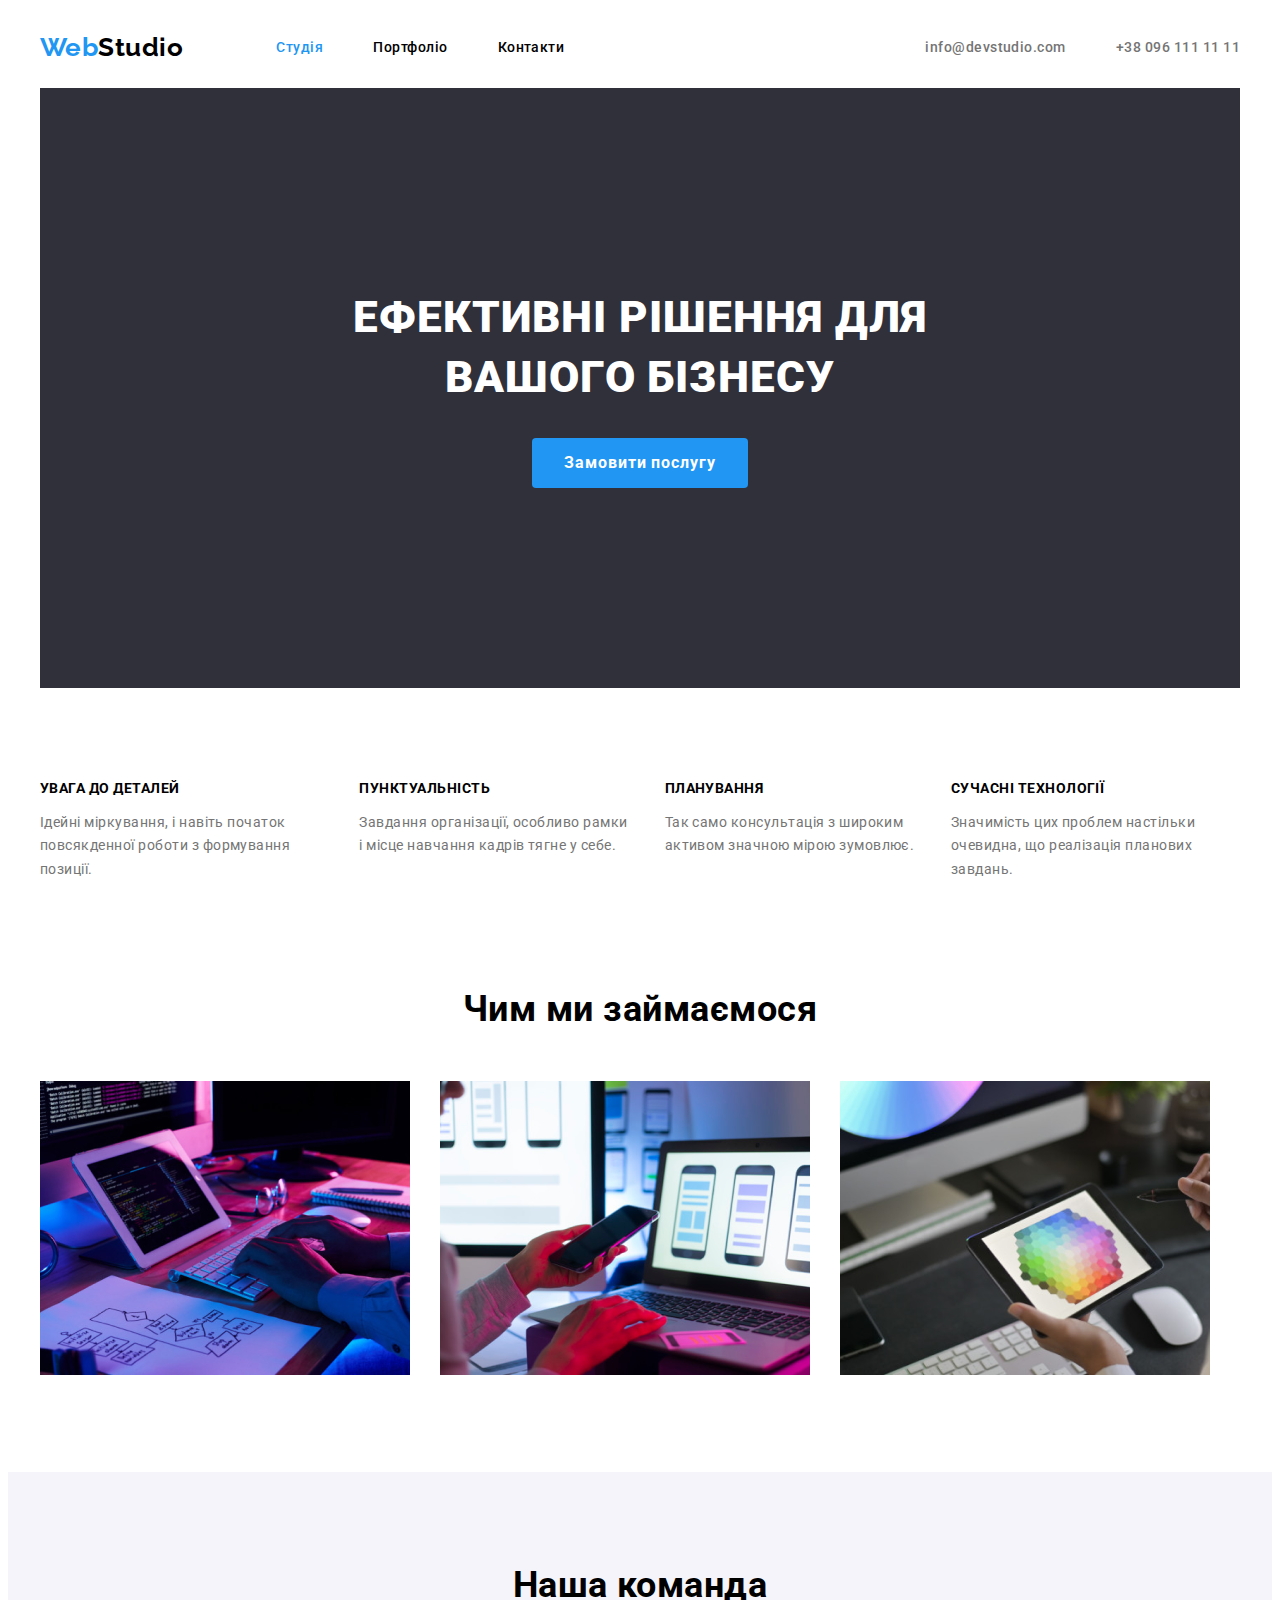
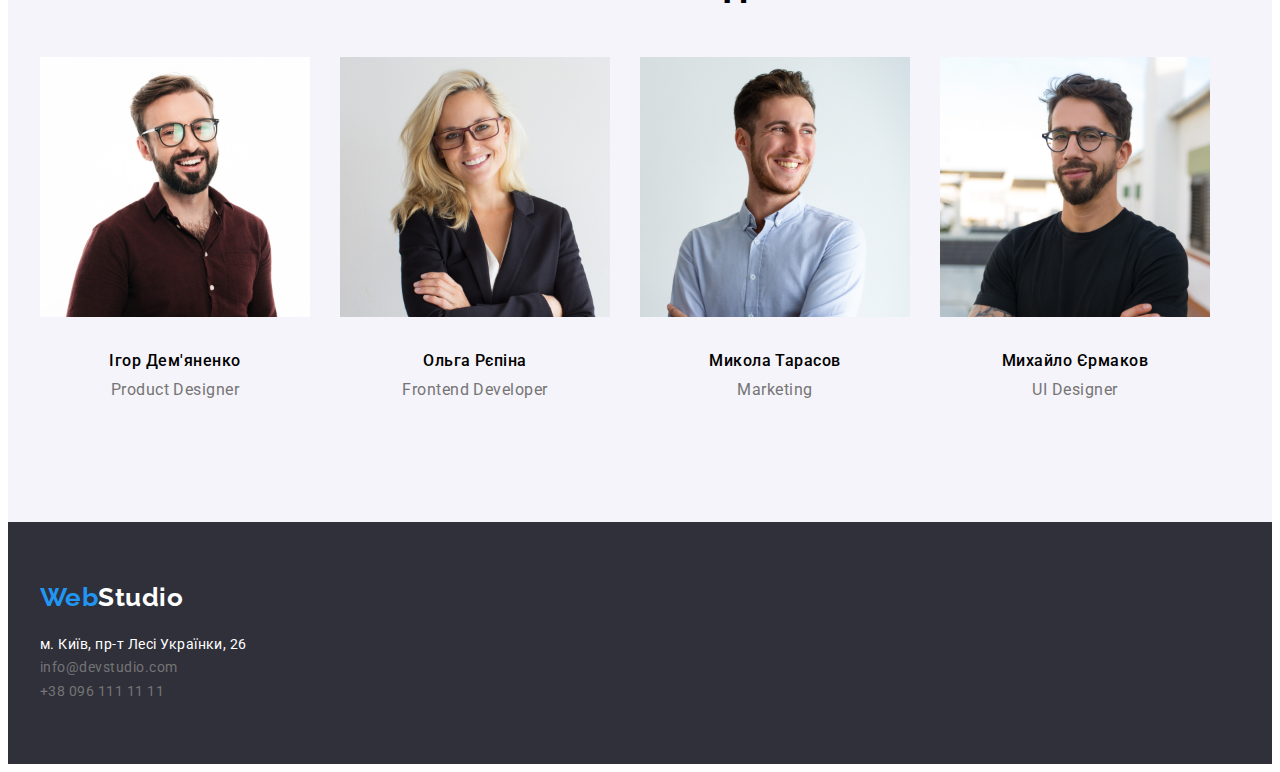
==== index.html @ 2d176fd6 "create repositiries and add fiels" ====
<!DOCTYPE html>
<html lang="uk">
<head>
  <meta charset="UTF-8">
  <meta http-equiv="X-UA-Compatible" content="IE=edge">
  <meta name="viewport" content="width=device-width, initial-scale=1.0">
  <title>Document</title>
  <link rel="stylesheet" href="https://cdnjs.cloudflare.com/ajax/libs/modern-normalize/1.1.0/modern-normalize.min.css" integrity="sha512-wpPYUAdjBVSE4KJnH1VR1HeZfpl1ub8YT/NKx4PuQ5NmX2tKuGu6U/JRp5y+Y8XG2tV+wKQpNHVUX03MfMFn9Q==" crossorigin="anonymous" referrerpolicy="no-referrer" />
  <link rel="preconnect" href="https://fonts.googleapis.com">
  <link rel="preconnect" href="https://fonts.gstatic.com" crossorigin>
  <link href="https://fonts.googleapis.com/css2?family=Raleway:wght@700&family=Roboto:wght@400;500;700;900&display=swap" rel="stylesheet">
  <link rel="stylesheet" href="./css/styles.css">
</head>
<body>
  <header>
    <div class="container nomargincontainer flexnavbarcontainer">
      <nav class="navbarcontainer">
        <a href="./index.html" class="logo"><span class="accentlogo">Web</span>Studio</a>
        <ul class="blocknav">
          <li class="item"><a class="navlink current" href="">Студія</a></li>
          <li class="item"><a class="navlink" href="./portfolio.html">Портфоліо</a></li>
          <li class="item"><a class="navlink" href="">Контакти</a></li>
        </ul>
      </nav>
      <ul class="contacts">
        <li class="item"><a href="mailto:info@devstudio.com">info@devstudio.com</a></li>
        <li class="item"><a href="tel:+380961111111">+38 096 111 11 11</a></li>
      </ul>
    </div>
  </header>
  <main>
    <section class="section hero">
      <div class="container">
        <div class="mainsection">
          <h1 class="maintitle">Ефективні рішення для <br/>вашого бізнесу</h1>
          <button type="button" class="button">Замовити послугу</button>
        </div>
      </div>
    </section>
    <section class="section priority">
      <div class="container">
        <h2>Приріотети</h2>
        <ul>
          <li class="list">
            <h3>УВАГА ДО ДЕТАЛЕЙ</h3>
            <p>Ідейні міркування, і навіть початок повсякденної роботи з формування позиції.</p>
          </li>
          <li class="list">
            <h3>ПУНКТУАЛЬНІСТЬ</h3>
            <p>Завдання організації, особливо рамки і місце навчання кадрів тягне у себе.</p>
          </li>
          <li class="list">
            <h3>ПЛАНУВАННЯ</h3>
            <p>Так само консультація з широким активом значною мірою зумовлює.</p>
          </li>
          <li class="list">
            <h3>СУЧАСНІ ТЕХНОЛОГІЇ</h3>
            <p>Значимість цих проблем настільки очевидна, що реалізація планових завдань.</p>
          </li>
        </ul> 
      </div>
    </section>
    <section class="section section-employment">
      <div class="container">
        <h2 >Чим ми займаємося</h2>
        <ul class="sectionemploymentul">
          <li class="item"><img src="./img/employment/box1.png" alt="Програмування за столом" width="370"></li>
          <li class="item"><img src="./img/employment/box2.png" alt="Розробка мобільного дизайну" width="370"></li>
          <li class="item"><img src="./img/employment/box3.png" alt="Вибір кольору на планшеті" width="370"></li>
        </ul>
      </div>
    </section>
    <section class="section section-team">
      <div class="container teambacground">
        <h2>Наша команда</h2>
        <ul class="teamul">
          <li class="item">
            <img src="./img/stuff/img.jpg" alt="Співробітник компанії" width="270">
            <h3 class="namestuff">Ігор Дем'яненко</h3>
            <p class="employment">Product Designer</p>
          </li>
          <li class="item">
            <img src="./img/stuff/img1.jpg" alt="Співробітник компанії" width="270">
            <h3 class="namestuff">Ольга Рєпіна</h3>
            <p class="employment">Frontend Developer</p>
          </li>
          <li class="item">
            <img src="./img/stuff/img2.jpg" alt="Співробітник компанії" width="270">
            <h3 class="namestuff">Микола Тарасов</h3>
            <p class="employment">Marketing</p>
          </li>
          <li class="item">
            <img src="./img/stuff/img3.jpg" alt="Співробітник компанії" width="270">
            <h3 class="namestuff">Михайло Єрмаков</h3>
            <p class="employment">UI Designer</p>
          </li>
        </ul> 
      </div>
    </section>
  </main>
  <footer class="footer">
    <div class="footercontainer">
      <a href="/" class="logofooter"><span class="accentlogo">Web</span>Studio</a>
      <address class="addressfooter">
        <ul>
          <li><a href="https://goo.gl/maps/CPtrU1FHBa2aNyZL9" target="_blank" rel="noopener noreferrer" class="address">м. Київ, пр-т Лесі Українки, 26</a></li>
          <li><a class="emailnumber" href="mailto:info@devstudio.com">info@devstudio.com</a></li>
          <li><a class="emailnumber" href="tel:+380961111111">+38 096 111 11 11</a></li>
        </ul>
      </address>
    </div>
  </footer>
</body>
</html>
---- css/styles.css ----
:root{
  --primary-text-color: #000000;
  --accent-color: #2196F3;
  --primary-white-color: #FFFFFF;
  --text-silver-color: #757575;
  --primary-bg-color: #2F303A;
  --bg-color-button: #F5F4FA;
}
body{
  font-family: Roboto, sans-serif;
  color: var(--text-silver-color);
  letter-spacing: 0.03em;
}
h1,h2,h3,h4,h5,h6{
  color: var(--primary-text-color);
  margin-top: 0;
  margin-bottom: 0;
}
ul{
  list-style: none;
  margin-top: 0;
  margin-bottom: 0;
  padding-left: 0px;
}
a {
  color: var(--text-silver-color);
  text-decoration: none;
}
.container{
  margin: 0 auto;
  max-width: 1200px;
  padding-left: 15px;
  padding-right: 15px;
}
.section{
  padding: 93px 0px;
}

/* Header */

.logo{
  color: var(--primary-text-color);
  font-family: 'Raleway';
  font-weight: 700;
  font-size: 26px;
  line-height: 1.2;
}
.accentlogo{
  color: var(--accent-color);
}
.blocknav{
  display: flex;
  align-items: center;
  margin-left: 93px;
}
.flexnavbarcontainer{
  display: flex;
  padding-bottom: 0px;
}
.navbarcontainer{
  display: flex;
  align-items: center;
}


.blocknav .item + .item{
  margin-left: 50px;
}

.navlink{
  display: block;
  padding-top: 32px;
  padding-bottom: 32px;

  color: var(--primary-text-color);
  font-weight: 500;
  font-size: 14px;
  line-height: 1.14;
}
.navlink:hover,
.navlink:focus {
  color: var(--accent-color)
}
.contacts{
  display: flex;
  margin-left: auto;

  font-weight: 500;
  font-size: 14px;
  line-height: 1.14;
}
.contacts .item +.item{
  margin-left: 50px;
}
.contacts a{
  display: block;
  padding-top: 32px;
  padding-bottom: 32px;
}
.contacts a:hover,
.contacts a:focus {
  color: var(--accent-color)
}
.current{
  color: var(--accent-color);
}
/* Firts section title */
.hero{
  padding: 0px 0px;
}
.mainsection{
  background-color: var(--primary-bg-color);
  text-align: center;
  letter-spacing: 0.06em;
  text-transform: uppercase;
  padding-top: 200px;
  padding-bottom: 200px;
}
.mainsection button{
  font-weight: 700;
  font-size: 16px;
  line-height: 1.88;
  align-items: center;
  text-align: center;
  letter-spacing: 0.06em;
}
.maintitle{
  font-weight: 900;
  font-size: 44px;
  line-height: 1.36;
  color: var(--primary-white-color);
  margin-bottom: 30px;
}
.button{
  color: var(--primary-white-color);
  background-color: var(--accent-color);
  font-family: inherit;
  cursor: pointer;
  padding: 10px 32px;
  min-width: 216px;
  border-radius: 4px;
  text-align: center;
  border: 0px solid black;
}
/* section priority */

.priority ul{
  display: flex;
}
.container .list{
  margin-right: 30px;

}

.priority h2{
  display: none;
}
.priority h3{
  font-weight: 700;
  font-size: 14px;
  line-height: 1.14;
  text-transform: uppercase;
  margin-bottom: 10px;
}
.priority p{
  font-size: 14px;
  line-height: 1.7;
}
.container .list:last-child{
  margin-right: 0px;
}

/* what do we do */
.section-employment{
  padding-top: 0px;
}
.section-employment h2{
  font-weight: 700;
  font-size: 36px;
  line-height: 1.16;
  text-align: center;
  margin-bottom: 50px;
}
.sectionemploymentul{
  display: flex;
}
.sectionemploymentul .item{
  margin-right: 30px;
}
.sectionemploymentul .item:last-child{
  margin-right: 0px;
}

/* section Team */
.teamul{
  display: flex;
}
.teamul .item{
  margin-right: 30px;
}
.teamul .item:last-child{
  margin-right: 0px;
}
.section-team{
  background-color: var(--bg-color-button);
}
.section-team h2{
  font-weight: 700;
  font-size: 36px;
  line-height: 1.16;
  text-align: center;
  margin-bottom: 50px;
}
.namestuff{
  margin-top: 30px;
  text-align: center;

  color: var(--primary-text-color);
  font-weight: 500;
  font-size: 16px;
  line-height: 1.19;
}
.employment{
  margin-top: 10px;
  margin-bottom: 30px;
  text-align: center;

  font-size: 16px;
  line-height: 1.19;
}

/* footer */
.footer{
  padding-top: 60px;
  padding-bottom: 60px;
  background: var(--primary-bg-color);
}
.footercontainer{
  margin: 0 auto;
  max-width: 1200px;
  padding-left: 15px;
  padding-right: 15px;
}
.logofooter{
  color: var(--primary-white-color);
  font-family: 'Raleway';
  font-weight: 700;
  font-size: 26px;
  line-height: 1.19;
}

.address,
.emailnumber{
  font-style: normal;
  font-weight: 400;
  font-size: 14px;
  line-height: 1.71;
}
.addressfooter{
  margin-top: 20px;
  
}
.address{
  color: var(--primary-white-color);
}

.address:hover,
.address:focus,
.emailnumber:hover,
.emailnumber:focus{
  color: var(--accent-color);
}

/* Page Portfolio */
.maintitleportfolio{
  display: none;
}

.filterbutton{
  display: flex;
  justify-content: center;
  margin-bottom: 50px;
}
.filterbutton li{
  margin-left: 8px;
}
.filterbutton li:first-child{
  margin-left: 0px;
}

.filterbutton button{
  font-family: inherit;
  color: var(--primary-text-color);
  background: var(--bg-color-button);
  min-width: 112px;
  min-height: 38px;
  cursor: pointer;
  font-weight: 500;
  font-size: 16px;
  line-height: 1.63;
  text-align: center;
  border-radius: 4px;
  border: #FFFFFF;
  }
.filterbutton button:hover,
.filterbutton button:focus{
  color: var(--primary-white-color);
  background: var(--accent-color);
}
/* exampales */
.headerborderbottom{
  border-bottom: 1px solid #ECECEC;;
}

.ulexampales{
  display: flex;
  flex-wrap: wrap;
}
.ulexampales .item{
  margin-right: 30px;
  margin-bottom: 30px; 
}
.ulexampales .item:nth-child(3n){
  margin-right: 0px;
}
.ulexampales .item:nth-last-child(-n + 3){
  margin-bottom: 0px;
}
.item a img{
  margin-bottom: 0px;
}

.ulexampales h2,
.ulexampales p{
  font-size: 14px;
  line-height: 1.71;
}

.blockcard{
  margin-top: -4px;
  padding: 20px 24px;
  border-right: 1px solid #EEEEEE;
  border-left: 1px solid #EEEEEE;
  border-bottom: 1px solid #EEEEEE;

}
.blockcard h3{
  padding-bottom: 8px;
}
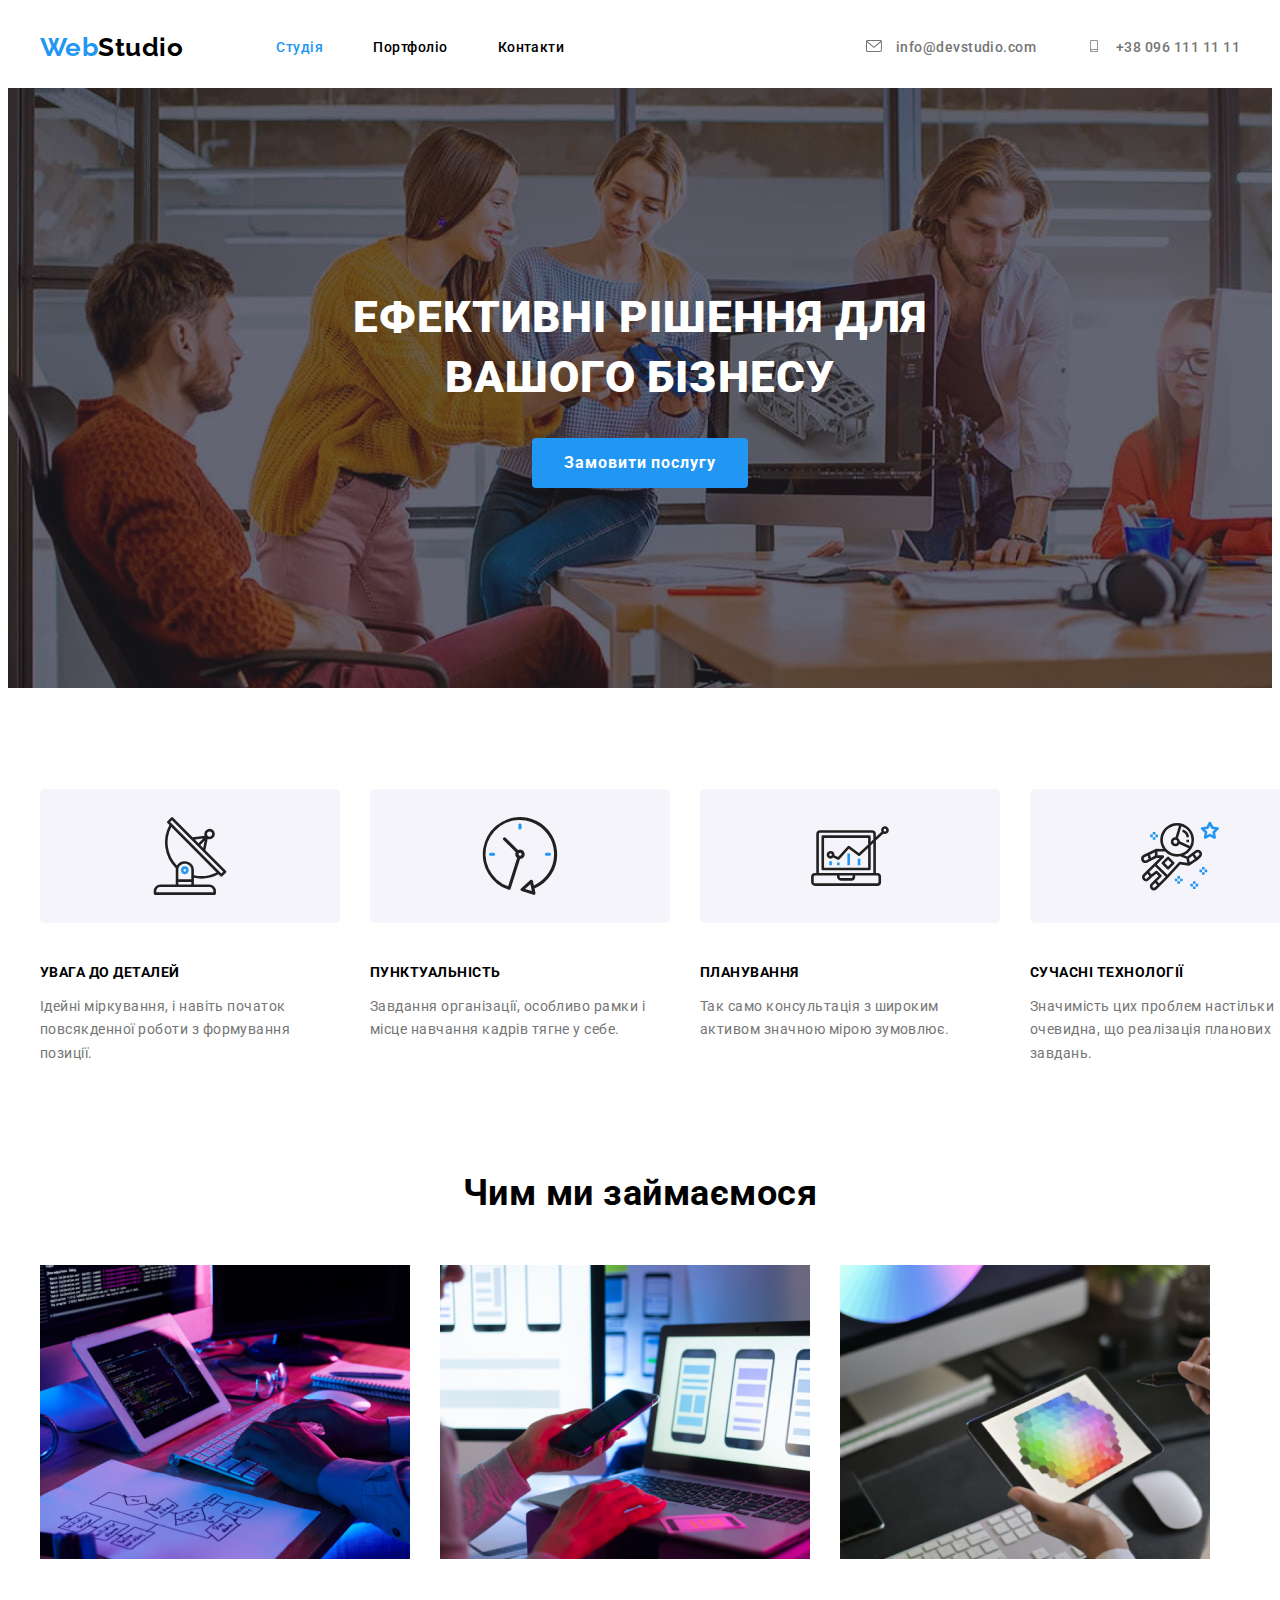
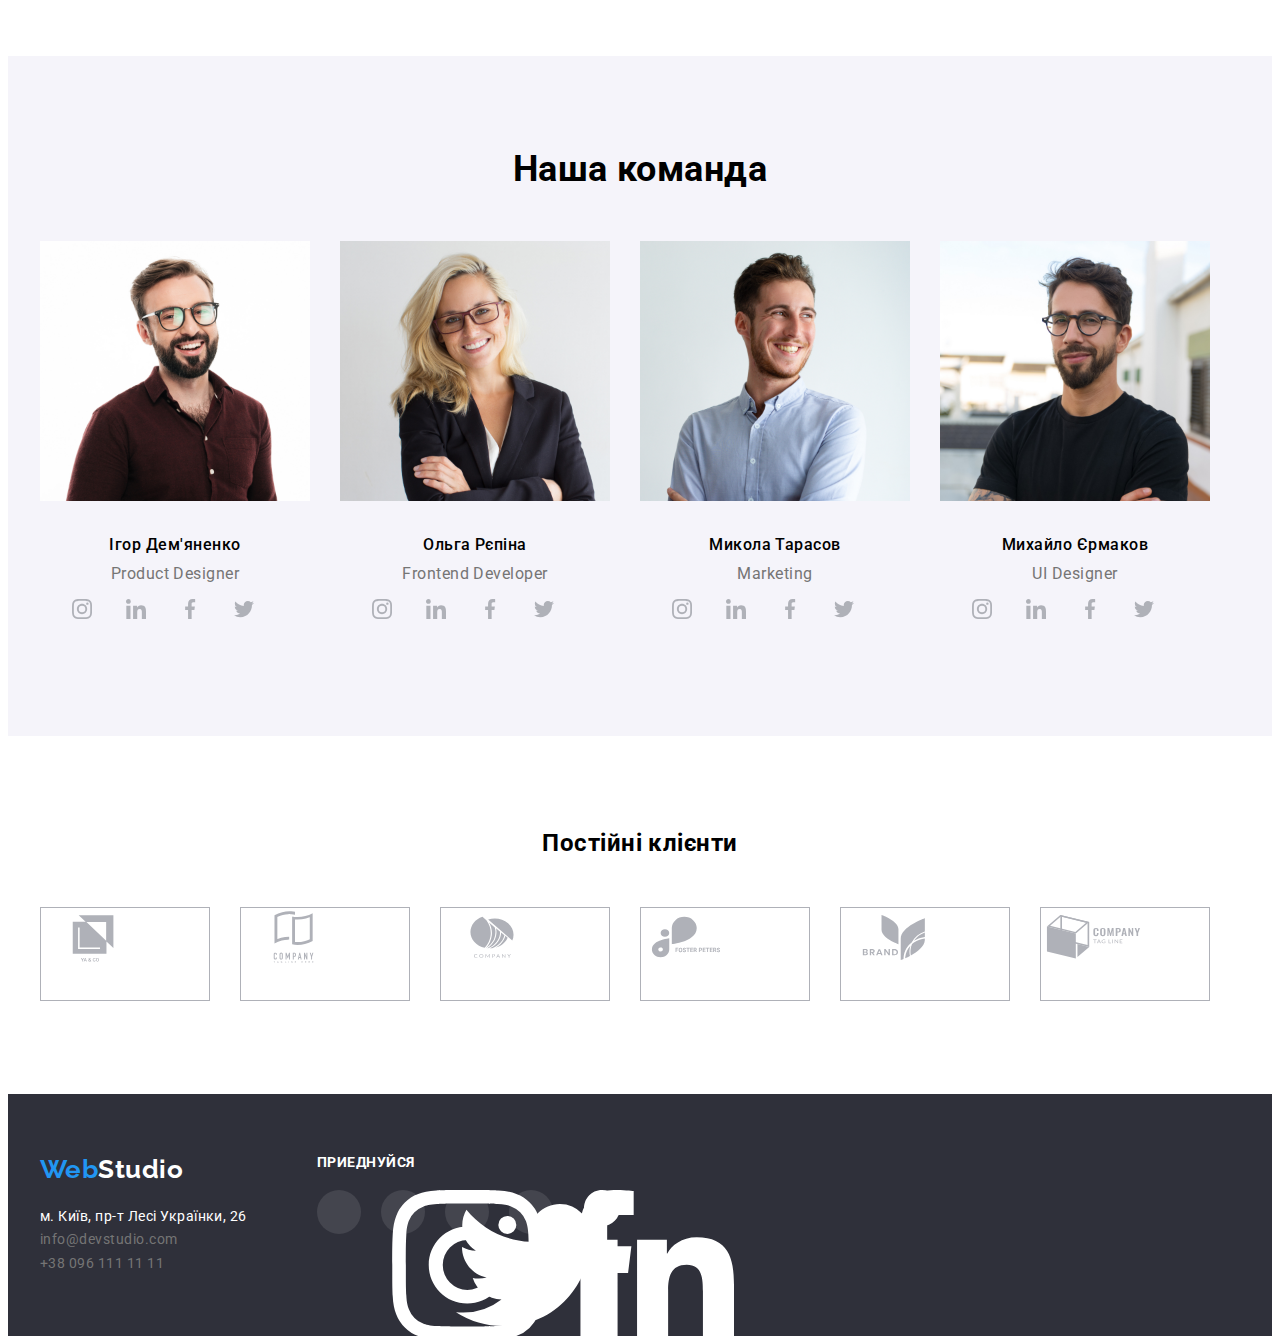
==== commit f1851f50: "optimizate and add svg" ====
--- a/index.html
+++ b/index.html
@@ -23,8 +23,23 @@
         </ul>
       </nav>
       <ul class="contacts">
-        <li class="item"><a href="mailto:info@devstudio.com">info@devstudio.com</a></li>
-        <li class="item"><a href="tel:+380961111111">+38 096 111 11 11</a></li>
+        <li class="item">
+          
+          <a href="mailto:info@devstudio.com">
+            <svg class="contacts-icon">
+              <use href="./img/symbol-defs-optimizate.svg#icon-envelope"></use>
+            </svg>
+            info@devstudio.com
+          </a>
+        </li>
+        <li class="item">
+          <a href="tel:+380961111111">
+            <svg class="contacts-icon">
+              <use href="./img/symbol-defs-optimizate.svg#icon-smartphone"></use>
+            </svg>
+            +38 096 111 11 11
+          </a>
+        </li>
       </ul>
     </div>
   </header>
@@ -42,18 +57,30 @@
         <h2>Приріотети</h2>
         <ul>
           <li class="list">
+            <svg class="priority-icon">
+              <use href="./img/benefits/benefits-opt.svg#icon-Group-1"></use>
+            </svg>
             <h3>УВАГА ДО ДЕТАЛЕЙ</h3>
             <p>Ідейні міркування, і навіть початок повсякденної роботи з формування позиції.</p>
           </li>
           <li class="list">
+            <svg class="priority-icon">
+              <use href="./img/benefits/benefits-opt.svg#icon-Group-2"></use>
+            </svg>
             <h3>ПУНКТУАЛЬНІСТЬ</h3>
             <p>Завдання організації, особливо рамки і місце навчання кадрів тягне у себе.</p>
           </li>
           <li class="list">
+            <svg class="priority-icon">
+              <use href="./img/benefits/benefits-opt.svg#icon-Group-3"></use>
+            </svg>
             <h3>ПЛАНУВАННЯ</h3>
             <p>Так само консультація з широким активом значною мірою зумовлює.</p>
           </li>
           <li class="list">
+            <svg class="priority-icon">
+              <use href="./img/benefits/benefits-opt.svg#icon-Group-4"></use>
+            </svg>
             <h3>СУЧАСНІ ТЕХНОЛОГІЇ</h3>
             <p>Значимість цих проблем настільки очевидна, що реалізація планових завдань.</p>
           </li>
@@ -78,21 +105,146 @@
             <img src="./img/stuff/img.jpg" alt="Співробітник компанії" width="270">
             <h3 class="namestuff">Ігор Дем'яненко</h3>
             <p class="employment">Product Designer</p>
+            <ul class="ul-link-team">
+              <li class="link-team-icon">
+                <svg class="team-icon">
+                  <use href="./img//link-team-icons-opt.svg#icon-instagram"></use>
+                </svg>
+              </li>
+              <li class="link-team-icon">
+                <svg class="team-icon">
+                  <use href="./img//link-team-icons-opt.svg#icon-linkedin"></use>
+                </svg>
+              </li>
+              <li class="link-team-icon">
+                <svg class="team-icon">
+                  <use href="./img//link-team-icons-opt.svg#icon-facebook"></use>
+                </svg>
+              </li>
+              <li class="link-team-icon">
+                <svg class="team-icon">
+                  <use href="./img//link-team-icons-opt.svg#icon-twitter"></use>
+                </svg>
+              </li>
+            </ul>
           </li>
           <li class="item">
             <img src="./img/stuff/img1.jpg" alt="Співробітник компанії" width="270">
             <h3 class="namestuff">Ольга Рєпіна</h3>
             <p class="employment">Frontend Developer</p>
+            <ul class="ul-link-team">
+                <li class="link-team-icon">
+                  <svg class="team-icon">
+                    <use href="./img//link-team-icons-opt.svg#icon-instagram"></use>
+                  </svg>
+                </li>
+                <li class="link-team-icon">
+                  <svg class="team-icon">
+                    <use href="./img//link-team-icons-opt.svg#icon-linkedin"></use>
+                  </svg>
+                </li>
+                <li class="link-team-icon">
+                  <svg class="team-icon">
+                    <use href="./img//link-team-icons-opt.svg#icon-facebook"></use>
+                  </svg>
+                </li>
+                <li class="link-team-icon">
+                  <svg class="team-icon">
+                    <use href="./img//link-team-icons-opt.svg#icon-twitter"></use>
+                  </svg>
+                </li>
+              </ul>
           </li>
           <li class="item">
             <img src="./img/stuff/img2.jpg" alt="Співробітник компанії" width="270">
             <h3 class="namestuff">Микола Тарасов</h3>
             <p class="employment">Marketing</p>
+            <ul class="ul-link-team">
+              <li class="link-team-icon">
+                <svg class="team-icon">
+                  <use href="./img//link-team-icons-opt.svg#icon-instagram"></use>
+                </svg>
+              </li>
+              <li class="link-team-icon">
+                <svg class="team-icon">
+                  <use href="./img//link-team-icons-opt.svg#icon-linkedin"></use>
+                </svg>
+              </li>
+              <li class="link-team-icon">
+                <svg class="team-icon">
+                  <use href="./img//link-team-icons-opt.svg#icon-facebook"></use>
+                </svg>
+              </li>
+              <li class="link-team-icon">
+                <svg class="team-icon">
+                  <use href="./img//link-team-icons-opt.svg#icon-twitter"></use>
+                </svg>
+              </li>
+            </ul>
           </li>
           <li class="item">
             <img src="./img/stuff/img3.jpg" alt="Співробітник компанії" width="270">
             <h3 class="namestuff">Михайло Єрмаков</h3>
             <p class="employment">UI Designer</p>
+            <ul class="ul-link-team">
+              <li class="link-team-icon">
+                <svg class="team-icon">
+                  <use href="./img//link-team-icons-opt.svg#icon-instagram"></use>
+                </svg>
+              </li>
+              <li class="link-team-icon">
+                <svg class="team-icon">
+                  <use href="./img//link-team-icons-opt.svg#icon-linkedin"></use>
+                </svg>
+              </li>
+              <li class="link-team-icon">
+                <svg class="team-icon">
+                  <use href="./img//link-team-icons-opt.svg#icon-facebook"></use>
+                </svg>
+              </li>
+              <li class="link-team-icon">
+                <svg class="team-icon">
+                  <use href="./img//link-team-icons-opt.svg#icon-twitter"></use>
+                </svg>
+              </li>
+            </ul>
+          </li>
+        </ul> 
+      </div>
+    </section>
+    <section class="section">
+      <div class="container clients">
+       <h2>Постійні клієнти</h2>
+        <ul class="ulclients">
+          <li class="li-client-icon">
+            <svg class="client-icon">
+              <use href="./img/company-icons-opt.svg#icon-Logo-1"></use>
+            </svg>
+          </li>
+          <li class="li-client-icon">
+            <svg class="client-icon">
+              <use href="./img/company-icons-opt.svg#icon-Logo-2"></use>
+            </svg>
+          </li>
+          <li class="li-client-icon">
+            <svg class="client-icon">
+              <use href="./img/company-icons-opt.svg#icon-Logo-3"></use>
+            </svg>
+          </li>
+          <li class="li-client-icon">
+            <svg class="client-icon">
+              <use href="./img/company-icons-opt.svg#icon-Logo-4"></use>
+            </svg>
+          </li>
+          <li class="li-client-icon">
+            <svg class="client-icon">
+              <use href="./img/company-icons-opt.svg#icon-Logo-5"></use>
+            </svg>
+          </li>
+          <li class="li-client-icon">
+            <svg class="client-icon">
+              <use href="./img/company-icons-opt.svg#icon-Logo-6"></use>
+            </svg>
           </li>
         </ul> 
       </div>
@@ -100,14 +252,41 @@
   </main>
   <footer class="footer">
     <div class="footercontainer">
-      <a href="/" class="logofooter"><span class="accentlogo">Web</span>Studio</a>
-      <address class="addressfooter">
-        <ul>
-          <li><a href="https://goo.gl/maps/CPtrU1FHBa2aNyZL9" target="_blank" rel="noopener noreferrer" class="address">м. Київ, пр-т Лесі Українки, 26</a></li>
-          <li><a class="emailnumber" href="mailto:info@devstudio.com">info@devstudio.com</a></li>
-          <li><a class="emailnumber" href="tel:+380961111111">+38 096 111 11 11</a></li>
+      <div>
+        <a href="/" class="logofooter"><span class="accentlogo">Web</span>Studio</a>
+        <address class="addressfooter">
+          <ul>
+            <li><a href="https://goo.gl/maps/CPtrU1FHBa2aNyZL9" target="_blank" rel="noopener noreferrer" class="address">м. Київ, пр-т Лесі Українки, 26</a></li>
+            <li><a class="emailnumber" href="mailto:info@devstudio.com">info@devstudio.com</a></li>
+            <li><a class="emailnumber" href="tel:+380961111111">+38 096 111 11 11</a></li>
+          </ul>
+        </address>
+      </div>
+      <div class="link-footer">
+        <h2>Приеднуйся</h2>
+        <ul class="ul-link-footer">
+          <li class="li-footer-icon">
+            <svg class="footer-icon">
+              <use href="./img/linkfooter-opt.svg#icon-instagram"></use>
+            </svg>
+          </li>
+          <li class="li-footer-icon">
+            <svg class="footer-icon">
+              <use href="./img/linkfooter-opt.svg#icon-twitter"></use>
+            </svg>
+          </li>
+          <li class="li-footer-icon">
+            <svg class="footer-icon">
+              <use href="./img/linkfooter-opt.svg#icon-facebook"></use>
+            </svg>
+          </li>
+          <li class="li-footer-icon">
+            <svg class="footer-icon">
+              <use href="./img/linkfooter-opt.svg#icon-linkedin"></use>
+            </svg>
+          </li>
         </ul>
-      </address>
+      </div>
     </div>
   </footer>
 </body>
--- a/css/styles.css
+++ b/css/styles.css
@@ -89,6 +89,10 @@
   font-size: 14px;
   line-height: 1.14;
 }
+.contacts .item{
+  display: flex;
+  align-items: center;
+}
 .contacts .item +.item{
   margin-left: 50px;
 }
@@ -97,24 +101,39 @@
   padding-top: 32px;
   padding-bottom: 32px;
 }
+.contacts-icon{
+  width: 16px;
+  height: 12px;
+  margin-right: 10px;
+  fill: var(--text-silver-color);
+}
 .contacts a:hover,
-.contacts a:focus {
-  color: var(--accent-color)
+.contacts a:focus,
+.contacts-icon:hover {
+  color: var(--accent-color);
+  fill: var(--accent-color);
 }
 .current{
   color: var(--accent-color);
 }
 /* Firts section title */
 .hero{
+  max-width: 1600px;
+  margin: 0 auto;
   padding: 0px 0px;
+  background-image:linear-gradient(
+    to right,
+    rgba(47, 48, 58, 0.4),
+    rgba(47, 48, 58, 0.4)
+  ),url(/img/backgrounghero.jpg);
+  background-repeat: no-repeat;
 }
 .mainsection{
-  background-color: var(--primary-bg-color);
   text-align: center;
   letter-spacing: 0.06em;
   text-transform: uppercase;
   padding-top: 200px;
-  padding-bottom: 200px;
+  padding-bottom: 200px;  
 }
 .mainsection button{
   font-weight: 700;
@@ -166,6 +185,9 @@
   font-size: 14px;
   line-height: 1.7;
 }
+.priority-icon{
+  margin-bottom: 30px;
+}
 .container .list:last-child{
   margin-right: 0px;
 }
@@ -222,11 +244,61 @@
 }
 .employment{
   margin-top: 10px;
-  margin-bottom: 30px;
+  margin-bottom: 16px;
   text-align: center;
 
   font-size: 16px;
   line-height: 1.19;
+}
+.ul-link-team{
+  display: flex;
+  justify-content: center;
+}
+.link-team-icon{
+  width: 44px;
+  height: 44px;
+  margin-right: 10px;
+}
+/* fill="#afb1b8" style="fill:var(--color1, #afb1b8)" */
+.link-team-icon:last-child{
+  margin-right: 0px;
+}
+.team-icon{
+  width: 20px;
+  height: 20px;
+  fill: rgba(175, 177, 184, 1);
+}
+.link-team-icon:hover {
+  
+  border-radius: 50%;
+  background-color: var(--accent-color);
+}
+/* section clients */
+.clients h2{
+  text-align: center;
+  margin-bottom: 50px;
+}
+.ulclients{
+  display: flex;
+  justify-content: center;
+}
+.li-client-icon{
+  justify-content: center;
+  margin-right: 30px;
+  width: 170px;
+  height: 92px;
+  border: 1px solid #AFB1B8;
+}
+.client-icon{
+  fill: rgba(175, 177, 184, 1);
+  width: 106px;
+  height: 60px;
+  
+}
+
+.li-client-icon:hover{
+  border: 1px solid var(--accent-color);
+  border-radius: 4px;
 }
 
 /* footer */
@@ -236,6 +308,7 @@
   background: var(--primary-bg-color);
 }
 .footercontainer{
+  display: flex;
   margin: 0 auto;
   max-width: 1200px;
   padding-left: 15px;
@@ -262,6 +335,39 @@
 }
 .address{
   color: var(--primary-white-color);
+}
+.link-footer{
+  margin-left: 70px;
+}
+.link-footer h2{
+  margin-bottom: 20px;
+
+  font-weight: 700;
+  font-size: 14px;
+  line-height: 16px;
+  text-transform: uppercase;
+
+  color: var(--primary-white-color);
+}
+.ul-link-footer{
+  display: flex;
+}
+.li-footer-icon{
+  width: 44px;
+  height: 44px;
+  border-radius: 50%;
+  background: rgba(255, 255, 255, 0.1);
+  margin-right: 20px;
+}
+.li-footer-icon:hover{
+  background: var(--accent-color);
+}
+.li-footer-icon:last-child{
+  margin-right: 0px;
+}
+.footer-icon{
+
+  
 }
 
 .address:hover,
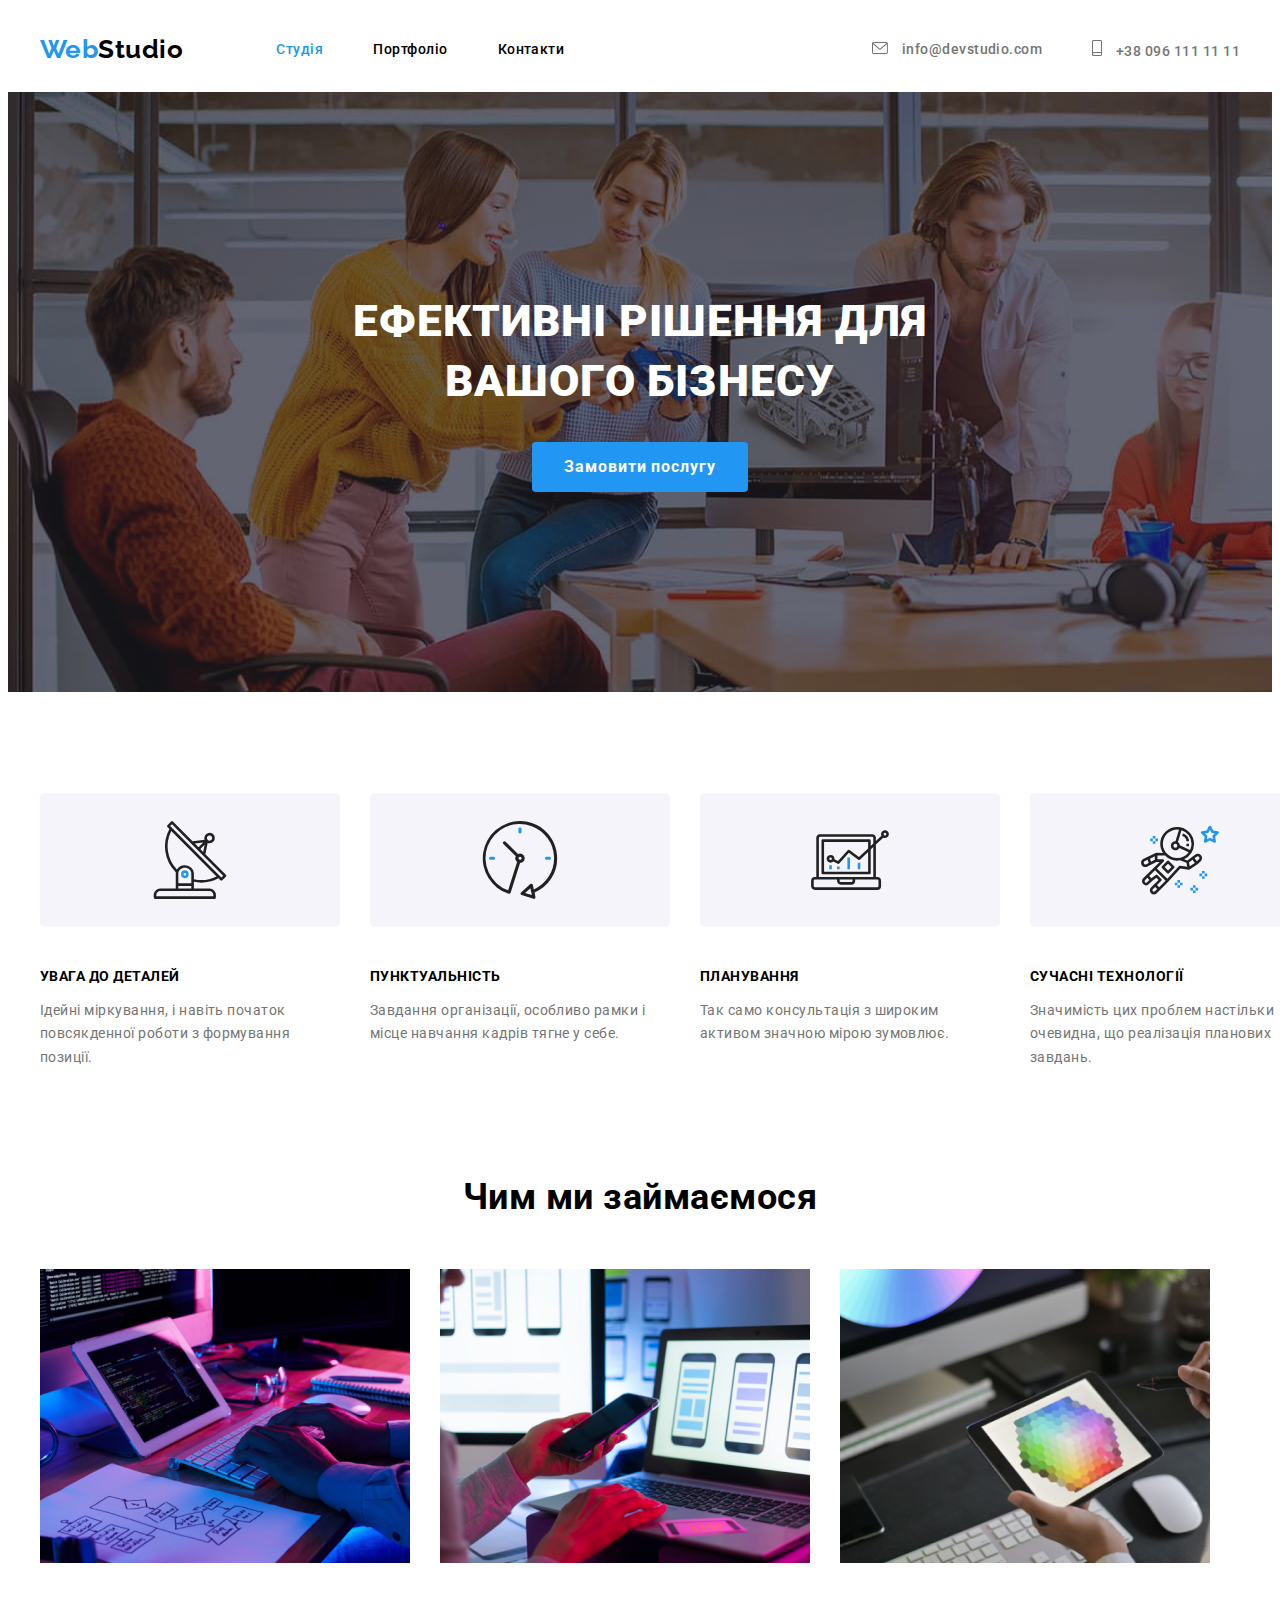
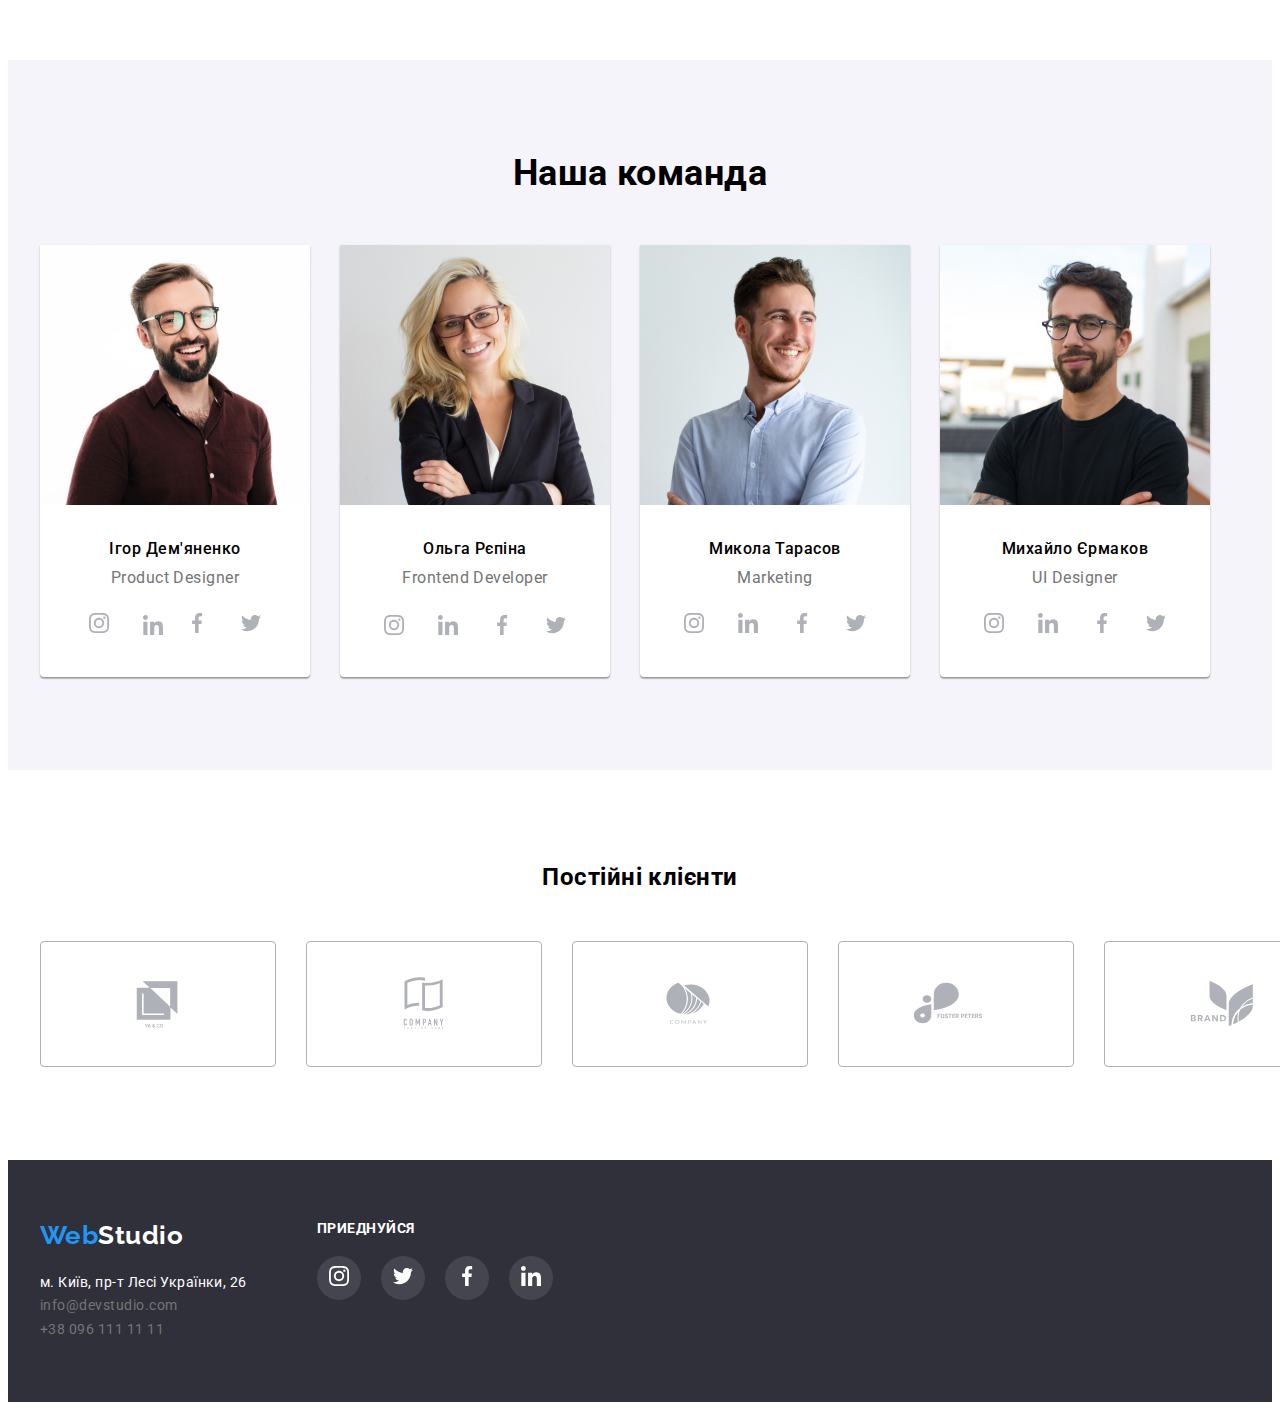
==== commit bcde34de: "correct mistake" ====
--- a/index.html
+++ b/index.html
@@ -24,17 +24,16 @@
       </nav>
       <ul class="contacts">
         <li class="item">
-          
-          <a href="mailto:info@devstudio.com">
-            <svg class="contacts-icon">
-              <use href="./img/symbol-defs-optimizate.svg#icon-envelope"></use>
-            </svg>
-            info@devstudio.com
-          </a>
+            <a href="mailto:info@devstudio.com" class="contacts-envelope">
+              <svg>
+                <use href="./img/symbol-defs-optimizate.svg#icon-envelope"></use>
+              </svg>
+              info@devstudio.com
+            </a>
         </li>
         <li class="item">
-          <a href="tel:+380961111111">
-            <svg class="contacts-icon">
+          <a href="tel:+380961111111" class="contacts-phone">
+            <svg>
               <use href="./img/symbol-defs-optimizate.svg#icon-smartphone"></use>
             </svg>
             +38 096 111 11 11
@@ -107,24 +106,32 @@
             <p class="employment">Product Designer</p>
             <ul class="ul-link-team">
               <li class="link-team-icon">
-                <svg class="team-icon">
-                  <use href="./img//link-team-icons-opt.svg#icon-instagram"></use>
-                </svg>
-              </li>
-              <li class="link-team-icon">
-                <svg class="team-icon">
-                  <use href="./img//link-team-icons-opt.svg#icon-linkedin"></use>
-                </svg>
-              </li>
-              <li class="link-team-icon">
-                <svg class="team-icon">
-                  <use href="./img//link-team-icons-opt.svg#icon-facebook"></use>
-                </svg>
-              </li>
-              <li class="link-team-icon">
-                <svg class="team-icon">
-                  <use href="./img//link-team-icons-opt.svg#icon-twitter"></use>
-                </svg>
+                <a href="">
+                  <svg class="team-icon">
+                    <use href="./img//link-team-icons-opt.svg#icon-instagram"></use>
+                  </svg>
+                </a>
+              </li>
+              <li>
+                <a href="" class="link-team-icon">
+                  <svg class="team-icon">
+                    <use href="./img//link-team-icons-opt.svg#icon-linkedin"></use>
+                  </svg>                  
+                </a>
+              </li>
+              <li class="link-team-icon">
+                <a href="">
+                  <svg class="team-icon">
+                    <use href="./img//link-team-icons-opt.svg#icon-facebook"></use>
+                  </svg>
+                </a>
+              </li>
+              <li class="link-team-icon">
+                <a href="">
+                  <svg class="team-icon">
+                    <use href="./img//link-team-icons-opt.svg#icon-twitter"></use>
+                  </svg>
+                </a>
               </li>
             </ul>
           </li>
@@ -161,24 +168,32 @@
             <p class="employment">Marketing</p>
             <ul class="ul-link-team">
               <li class="link-team-icon">
-                <svg class="team-icon">
-                  <use href="./img//link-team-icons-opt.svg#icon-instagram"></use>
-                </svg>
-              </li>
-              <li class="link-team-icon">
-                <svg class="team-icon">
-                  <use href="./img//link-team-icons-opt.svg#icon-linkedin"></use>
-                </svg>
-              </li>
-              <li class="link-team-icon">
-                <svg class="team-icon">
-                  <use href="./img//link-team-icons-opt.svg#icon-facebook"></use>
-                </svg>
-              </li>
-              <li class="link-team-icon">
-                <svg class="team-icon">
-                  <use href="./img//link-team-icons-opt.svg#icon-twitter"></use>
-                </svg>
+                <a href="">
+                  <svg class="team-icon">
+                    <use href="./img//link-team-icons-opt.svg#icon-instagram"></use>
+                  </svg>                  
+                </a>
+              </li>
+              <li class="link-team-icon">
+                <a href="">
+                  <svg class="team-icon">
+                    <use href="./img//link-team-icons-opt.svg#icon-linkedin"></use>
+                  </svg>                  
+                </a>
+              </li>
+              <li class="link-team-icon">
+                <a href="">
+                  <svg class="team-icon">
+                    <use href="./img//link-team-icons-opt.svg#icon-facebook"></use>
+                  </svg>                  
+                </a>
+              </li>
+              <li class="link-team-icon">
+                <a href="">
+                  <svg class="team-icon">
+                    <use href="./img//link-team-icons-opt.svg#icon-twitter"></use>
+                  </svg>                  
+                </a>
               </li>
             </ul>
           </li>
@@ -188,24 +203,32 @@
             <p class="employment">UI Designer</p>
             <ul class="ul-link-team">
               <li class="link-team-icon">
-                <svg class="team-icon">
-                  <use href="./img//link-team-icons-opt.svg#icon-instagram"></use>
-                </svg>
-              </li>
-              <li class="link-team-icon">
-                <svg class="team-icon">
-                  <use href="./img//link-team-icons-opt.svg#icon-linkedin"></use>
-                </svg>
-              </li>
-              <li class="link-team-icon">
-                <svg class="team-icon">
-                  <use href="./img//link-team-icons-opt.svg#icon-facebook"></use>
-                </svg>
-              </li>
-              <li class="link-team-icon">
-                <svg class="team-icon">
-                  <use href="./img//link-team-icons-opt.svg#icon-twitter"></use>
-                </svg>
+                <a href="">
+                  <svg class="team-icon">
+                    <use href="./img//link-team-icons-opt.svg#icon-instagram"></use>
+                  </svg>                  
+                </a>
+              </li>
+              <li class="link-team-icon">
+                <a href="">
+                  <svg class="team-icon">
+                    <use href="./img//link-team-icons-opt.svg#icon-linkedin"></use>
+                  </svg>                  
+                </a>
+              </li>
+              <li class="link-team-icon">
+                <a href="">
+                  <svg class="team-icon">
+                    <use href="./img//link-team-icons-opt.svg#icon-facebook"></use>
+                  </svg>                  
+                </a>
+              </li>
+              <li class="link-team-icon">
+                <a href="">
+                  <svg class="team-icon">
+                    <use href="./img//link-team-icons-opt.svg#icon-twitter"></use>
+                  </svg>                  
+                </a>
               </li>
             </ul>
           </li>
@@ -217,34 +240,46 @@
        <h2>Постійні клієнти</h2>
         <ul class="ulclients">
           <li class="li-client-icon">
-            <svg class="client-icon">
-              <use href="./img/company-icons-opt.svg#icon-Logo-1"></use>
-            </svg>
-          </li>
-          <li class="li-client-icon">
-            <svg class="client-icon">
-              <use href="./img/company-icons-opt.svg#icon-Logo-2"></use>
-            </svg>
-          </li>
-          <li class="li-client-icon">
-            <svg class="client-icon">
-              <use href="./img/company-icons-opt.svg#icon-Logo-3"></use>
-            </svg>
-          </li>
-          <li class="li-client-icon">
-            <svg class="client-icon">
-              <use href="./img/company-icons-opt.svg#icon-Logo-4"></use>
-            </svg>
-          </li>
-          <li class="li-client-icon">
-            <svg class="client-icon">
-              <use href="./img/company-icons-opt.svg#icon-Logo-5"></use>
-            </svg>
-          </li>
-          <li class="li-client-icon">
-            <svg class="client-icon">
-              <use href="./img/company-icons-opt.svg#icon-Logo-6"></use>
-            </svg>
+            <a href="" class="client-icon">
+              <svg >
+                <use href="./img/company-icons-opt.svg#icon-Logo-1"></use>
+              </svg>              
+            </a>
+          </li>
+          <li class="li-client-icon">
+            <a href="" class="client-icon">
+              <svg>
+                <use href="./img/company-icons-opt.svg#icon-Logo-2"></use>
+              </svg>              
+            </a>
+          </li>
+          <li class="li-client-icon">
+            <a href="" class="client-icon">
+              <svg>
+                <use href="./img/company-icons-opt.svg#icon-Logo-3"></use>
+              </svg>              
+            </a>
+          </li>
+          <li class="li-client-icon">
+            <a href="" class="client-icon">
+              <svg>
+                <use href="./img/company-icons-opt.svg#icon-Logo-4"></use>
+              </svg>              
+            </a>
+          </li>
+          <li class="li-client-icon">
+            <a href="" class="client-icon">
+              <svg>
+                <use href="./img/company-icons-opt.svg#icon-Logo-5"></use>
+              </svg>              
+            </a>
+          </li>
+          <li class="li-client-icon">
+            <a href="" class="client-icon">
+              <svg>
+                <use href="./img/company-icons-opt.svg#icon-Logo-6"></use>
+              </svg>              
+            </a>
           </li>
         </ul> 
       </div>
@@ -266,24 +301,32 @@
         <h2>Приеднуйся</h2>
         <ul class="ul-link-footer">
           <li class="li-footer-icon">
-            <svg class="footer-icon">
-              <use href="./img/linkfooter-opt.svg#icon-instagram"></use>
-            </svg>
+            <a href="">
+              <svg class="footer-icon">
+                <use href="./img/linkfooter-opt.svg#icon-instagram"></use>
+              </svg>              
+            </a>
           </li>
           <li class="li-footer-icon">
-            <svg class="footer-icon">
-              <use href="./img/linkfooter-opt.svg#icon-twitter"></use>
-            </svg>
+            <a href="">
+              <svg class="footer-icon">
+                <use href="./img/linkfooter-opt.svg#icon-twitter"></use>
+              </svg>              
+            </a>
           </li>
           <li class="li-footer-icon">
-            <svg class="footer-icon">
-              <use href="./img/linkfooter-opt.svg#icon-facebook"></use>
-            </svg>
+            <a href="">
+              <svg class="footer-icon">
+                <use href="./img/linkfooter-opt.svg#icon-facebook"></use>
+              </svg>              
+            </a>
           </li>
           <li class="li-footer-icon">
-            <svg class="footer-icon">
-              <use href="./img/linkfooter-opt.svg#icon-linkedin"></use>
-            </svg>
+            <a href="">
+              <svg class="footer-icon">
+                <use href="./img/linkfooter-opt.svg#icon-linkedin"></use>
+              </svg>              
+            </a>
           </li>
         </ul>
       </div>
--- a/css/styles.css
+++ b/css/styles.css
@@ -101,15 +101,26 @@
   padding-top: 32px;
   padding-bottom: 32px;
 }
-.contacts-icon{
+.contacts-envelope{
+  fill: var(--text-silver-color);
+}
+.contacts-envelope svg{
   width: 16px;
   height: 12px;
   margin-right: 10px;
+}
+.contacts-phone{
   fill: var(--text-silver-color);
+}
+.contacts-phone svg{
+  width: 10px;
+  height: 16px;
+  margin-right: 10px;
 }
 .contacts a:hover,
 .contacts a:focus,
-.contacts-icon:hover {
+.contacts-envelope:hover,
+.contacts-phone:hover {
   color: var(--accent-color);
   fill: var(--accent-color);
 }
@@ -219,6 +230,9 @@
 }
 .teamul .item{
   margin-right: 30px;
+  background: #FFFFFF;
+  box-shadow: 0px 1px 3px rgba(0, 0, 0, 0.12), 0px 1px 1px rgba(0, 0, 0, 0.14), 0px 2px 1px rgba(0, 0, 0, 0.2);
+  border-radius: 0px 0px 4px 4px;
 }
 .teamul .item:last-child{
   margin-right: 0px;
@@ -253,8 +267,12 @@
 .ul-link-team{
   display: flex;
   justify-content: center;
+  margin-bottom: 30px;
 }
 .link-team-icon{
+  display: flex;
+  align-items: center;
+  justify-content: center;
   width: 44px;
   height: 44px;
   margin-right: 10px;
@@ -278,27 +296,34 @@
   text-align: center;
   margin-bottom: 50px;
 }
-.ulclients{
-  display: flex;
+.ulclients {
+  display: flex;
+}
+.li-client-icon{
+  margin-right: 30px;
+  border: 1px solid #AFB1B8;
+  border-radius: 4px;
+}
+.li-client-icon a{
+  display: flex;
+  align-items: center;
   justify-content: center;
-}
-.li-client-icon{
-  justify-content: center;
-  margin-right: 30px;
+  padding: 16px 32px;
   width: 170px;
   height: 92px;
-  border: 1px solid #AFB1B8;
 }
 .client-icon{
   fill: rgba(175, 177, 184, 1);
+}
+.client-icon svg{
   width: 106px;
   height: 60px;
-  
-}
-
+}
 .li-client-icon:hover{
   border: 1px solid var(--accent-color);
-  border-radius: 4px;
+}
+.client-icon:hover{
+  fill: var(--accent-color);
 }
 
 /* footer */
@@ -353,6 +378,9 @@
   display: flex;
 }
 .li-footer-icon{
+  display: flex;
+  align-items: center;
+  justify-content: center;
   width: 44px;
   height: 44px;
   border-radius: 50%;
@@ -366,7 +394,8 @@
   margin-right: 0px;
 }
 .footer-icon{
-
+  width: 20px;
+  height: 20px;
   
 }
 
@@ -410,6 +439,8 @@
   }
 .filterbutton button:hover,
 .filterbutton button:focus{
+  box-shadow: 0px 3px 1px rgba(0, 0, 0, 0.1), 0px 1px 2px rgba(0, 0, 0, 0.08), 0px 2px 2px rgba(0, 0, 0, 0.12);
+  border-radius: 4px;
   color: var(--primary-white-color);
   background: var(--accent-color);
 }
@@ -425,6 +456,10 @@
 .ulexampales .item{
   margin-right: 30px;
   margin-bottom: 30px; 
+}
+.ulexampales .item:hover{
+  outline: 1px solid #EEEEEE;
+  box-shadow: 0px 1px 1px rgba(0, 0, 0, 0.12), 0px 4px 4px rgba(0, 0, 0, 0.06), 1px 4px 6px rgba(0, 0, 0, 0.16);
 }
 .ulexampales .item:nth-child(3n){
   margin-right: 0px;
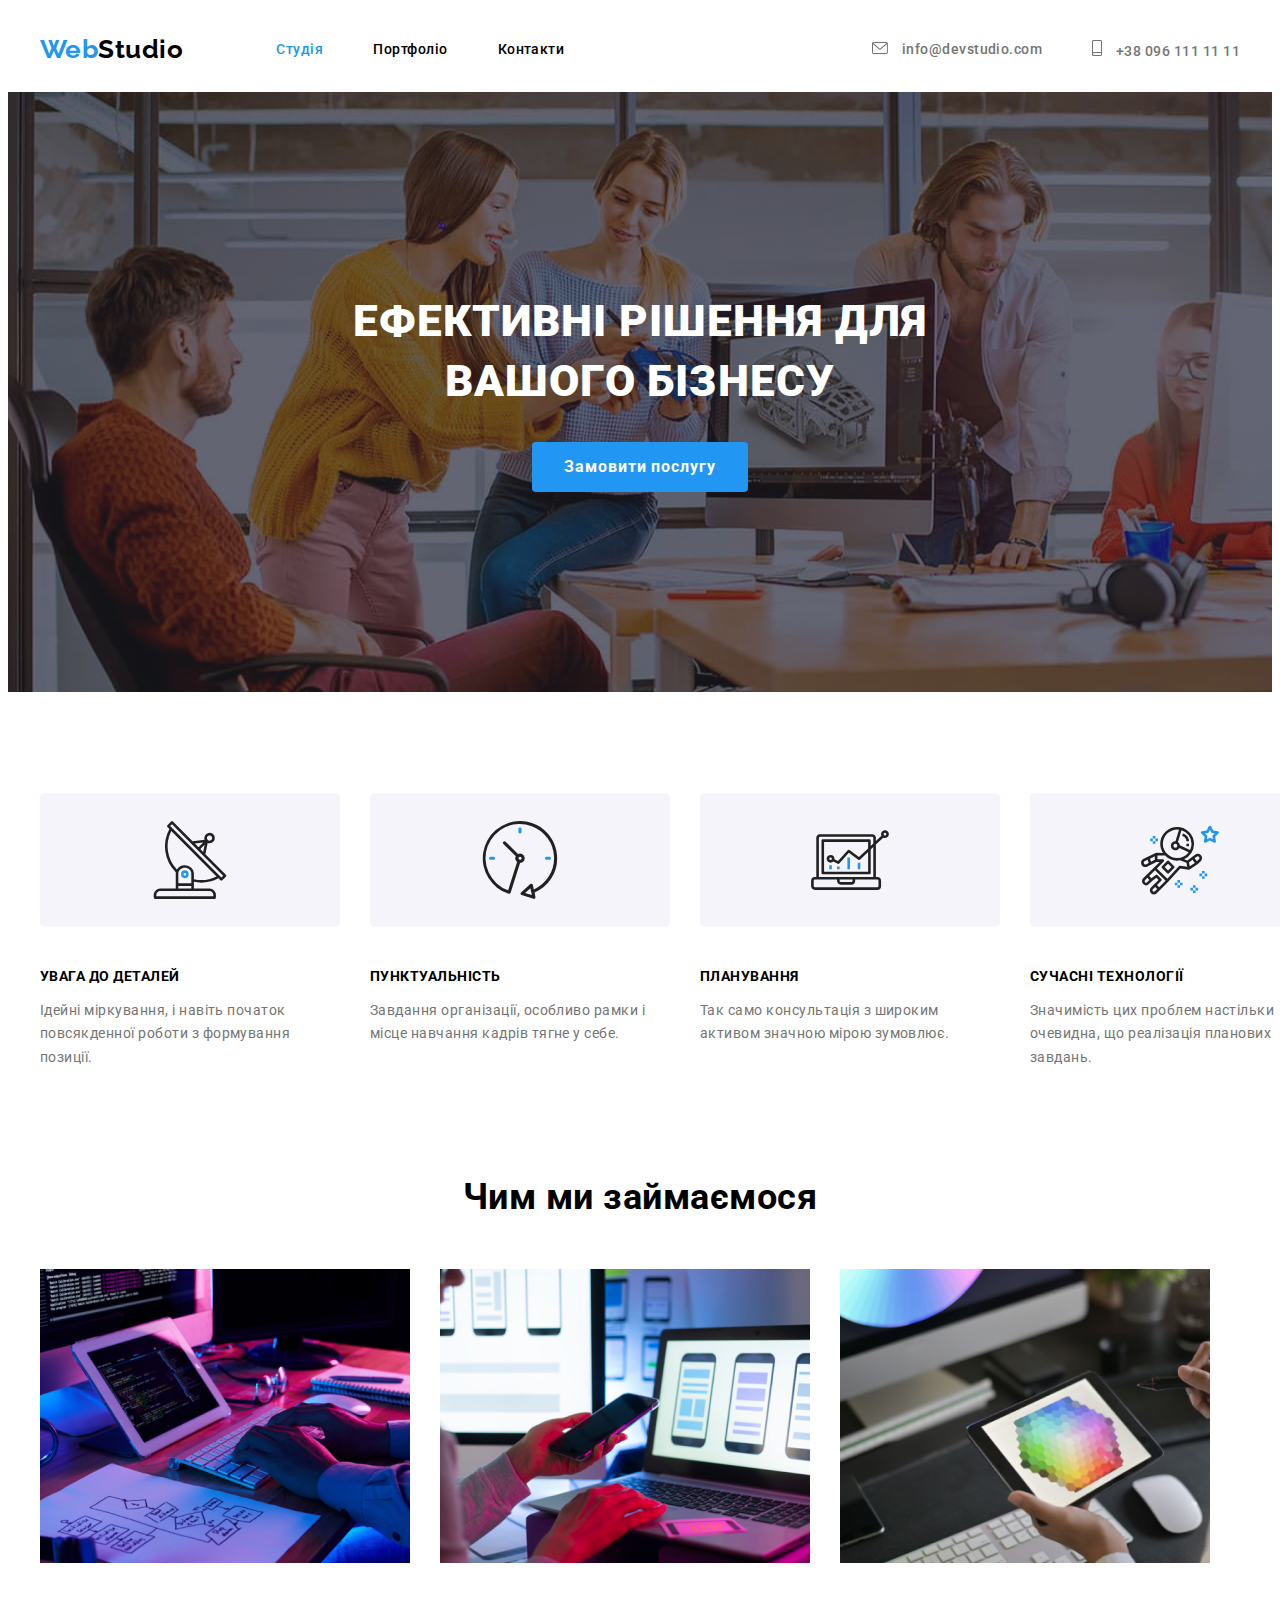
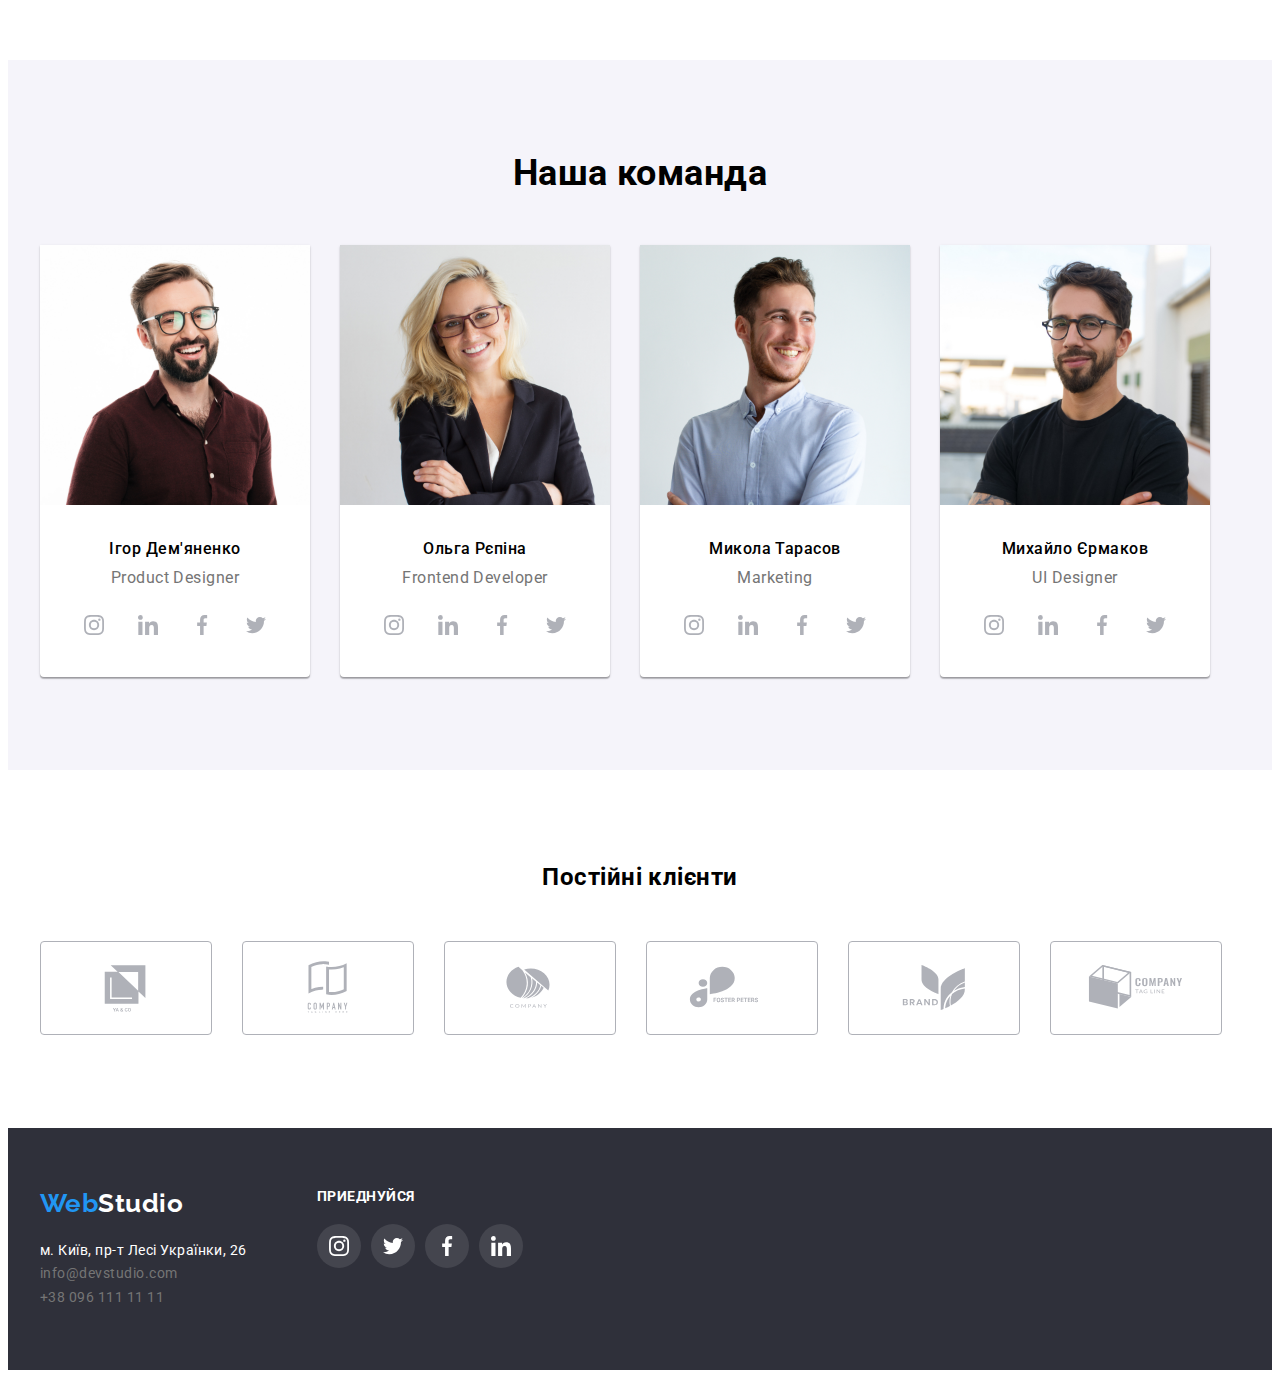
==== commit aad09d61: "correct mistake svg in a" ====
--- a/index.html
+++ b/index.html
@@ -106,29 +106,29 @@
             <p class="employment">Product Designer</p>
             <ul class="ul-link-team">
               <li class="link-team-icon">
-                <a href="">
-                  <svg class="team-icon">
+                <a href="" class="team-icon">
+                  <svg>
                     <use href="./img//link-team-icons-opt.svg#icon-instagram"></use>
                   </svg>
                 </a>
               </li>
-              <li>
-                <a href="" class="link-team-icon">
-                  <svg class="team-icon">
+              <li class="link-team-icon">
+                <a href="" class="team-icon">
+                  <svg>
                     <use href="./img//link-team-icons-opt.svg#icon-linkedin"></use>
                   </svg>                  
                 </a>
               </li>
               <li class="link-team-icon">
-                <a href="">
-                  <svg class="team-icon">
+                <a href="" class="team-icon">
+                  <svg>
                     <use href="./img//link-team-icons-opt.svg#icon-facebook"></use>
                   </svg>
                 </a>
               </li>
               <li class="link-team-icon">
-                <a href="">
-                  <svg class="team-icon">
+                <a href="" class="team-icon">
+                  <svg>
                     <use href="./img//link-team-icons-opt.svg#icon-twitter"></use>
                   </svg>
                 </a>
@@ -141,24 +141,32 @@
             <p class="employment">Frontend Developer</p>
             <ul class="ul-link-team">
                 <li class="link-team-icon">
-                  <svg class="team-icon">
-                    <use href="./img//link-team-icons-opt.svg#icon-instagram"></use>
-                  </svg>
+                  <a href="" class="team-icon">
+                    <svg>
+                      <use href="./img//link-team-icons-opt.svg#icon-instagram"></use>
+                    </svg>                    
+                  </a>
                 </li>
                 <li class="link-team-icon">
-                  <svg class="team-icon">
-                    <use href="./img//link-team-icons-opt.svg#icon-linkedin"></use>
-                  </svg>
+                  <a href="" class="team-icon">
+                    <svg>
+                      <use href="./img//link-team-icons-opt.svg#icon-linkedin"></use>
+                    </svg>                    
+                  </a>
                 </li>
                 <li class="link-team-icon">
-                  <svg class="team-icon">
-                    <use href="./img//link-team-icons-opt.svg#icon-facebook"></use>
-                  </svg>
+                  <a href="" class="team-icon">
+                    <svg>
+                      <use href="./img//link-team-icons-opt.svg#icon-facebook"></use>
+                    </svg>                    
+                  </a>
                 </li>
                 <li class="link-team-icon">
-                  <svg class="team-icon">
-                    <use href="./img//link-team-icons-opt.svg#icon-twitter"></use>
-                  </svg>
+                  <a href="" class="team-icon">
+                    <svg>
+                      <use href="./img//link-team-icons-opt.svg#icon-twitter"></use>
+                    </svg>                    
+                  </a>
                 </li>
               </ul>
           </li>
@@ -168,29 +176,29 @@
             <p class="employment">Marketing</p>
             <ul class="ul-link-team">
               <li class="link-team-icon">
-                <a href="">
-                  <svg class="team-icon">
+                <a href="" class="team-icon">
+                  <svg>
                     <use href="./img//link-team-icons-opt.svg#icon-instagram"></use>
                   </svg>                  
                 </a>
               </li>
               <li class="link-team-icon">
-                <a href="">
-                  <svg class="team-icon">
+                <a href="" class="team-icon">
+                  <svg>
                     <use href="./img//link-team-icons-opt.svg#icon-linkedin"></use>
                   </svg>                  
                 </a>
               </li>
               <li class="link-team-icon">
-                <a href="">
-                  <svg class="team-icon">
+                <a href="" class="team-icon">
+                  <svg>
                     <use href="./img//link-team-icons-opt.svg#icon-facebook"></use>
                   </svg>                  
                 </a>
               </li>
               <li class="link-team-icon">
-                <a href="">
-                  <svg class="team-icon">
+                <a href="" class="team-icon">
+                  <svg>
                     <use href="./img//link-team-icons-opt.svg#icon-twitter"></use>
                   </svg>                  
                 </a>
@@ -203,29 +211,29 @@
             <p class="employment">UI Designer</p>
             <ul class="ul-link-team">
               <li class="link-team-icon">
-                <a href="">
-                  <svg class="team-icon">
+                <a href="" class="team-icon">
+                  <svg>
                     <use href="./img//link-team-icons-opt.svg#icon-instagram"></use>
                   </svg>                  
                 </a>
               </li>
               <li class="link-team-icon">
-                <a href="">
-                  <svg class="team-icon">
+                <a href="" class="team-icon">
+                  <svg>
                     <use href="./img//link-team-icons-opt.svg#icon-linkedin"></use>
                   </svg>                  
                 </a>
               </li>
               <li class="link-team-icon">
-                <a href="">
-                  <svg class="team-icon">
+                <a href="" class="team-icon">
+                  <svg>
                     <use href="./img//link-team-icons-opt.svg#icon-facebook"></use>
                   </svg>                  
                 </a>
               </li>
               <li class="link-team-icon">
-                <a href="">
-                  <svg class="team-icon">
+                <a href="" class="team-icon">
+                  <svg>
                     <use href="./img//link-team-icons-opt.svg#icon-twitter"></use>
                   </svg>                  
                 </a>
@@ -300,29 +308,29 @@
       <div class="link-footer">
         <h2>Приеднуйся</h2>
         <ul class="ul-link-footer">
-          <li class="li-footer-icon">
-            <a href="">
+          <li >
+            <a href="" class="li-footer-icon">
               <svg class="footer-icon">
                 <use href="./img/linkfooter-opt.svg#icon-instagram"></use>
               </svg>              
             </a>
           </li>
-          <li class="li-footer-icon">
-            <a href="">
+          <li >
+            <a href="" class="li-footer-icon">
               <svg class="footer-icon">
                 <use href="./img/linkfooter-opt.svg#icon-twitter"></use>
               </svg>              
             </a>
           </li>
-          <li class="li-footer-icon">
-            <a href="">
+          <li>
+            <a href="" class="li-footer-icon">
               <svg class="footer-icon">
                 <use href="./img/linkfooter-opt.svg#icon-facebook"></use>
               </svg>              
             </a>
           </li>
-          <li class="li-footer-icon">
-            <a href="">
+          <li >
+            <a href="" class="li-footer-icon">
               <svg class="footer-icon">
                 <use href="./img/linkfooter-opt.svg#icon-linkedin"></use>
               </svg>              
--- a/css/styles.css
+++ b/css/styles.css
@@ -136,7 +136,7 @@
     to right,
     rgba(47, 48, 58, 0.4),
     rgba(47, 48, 58, 0.4)
-  ),url(/img/backgrounghero.jpg);
+  ),url(../img/backgrounghero.jpg);
   background-repeat: no-repeat;
 }
 .mainsection{
@@ -270,26 +270,31 @@
   margin-bottom: 30px;
 }
 .link-team-icon{
+  margin-right: 10px;
+}
+.link-team-icon a {
   display: flex;
   align-items: center;
   justify-content: center;
   width: 44px;
   height: 44px;
-  margin-right: 10px;
+  fill: rgba(175, 177, 184, 1);
 }
 /* fill="#afb1b8" style="fill:var(--color1, #afb1b8)" */
 .link-team-icon:last-child{
   margin-right: 0px;
 }
-.team-icon{
+.team-icon svg{
   width: 20px;
   height: 20px;
-  fill: rgba(175, 177, 184, 1);
-}
-.link-team-icon:hover {
   
+}
+.team-icon:hover{
   border-radius: 50%;
   background-color: var(--accent-color);
+}
+.team-icon:hover{
+  fill: var(--bg-color-button);
 }
 /* section clients */
 .clients h2{
@@ -308,7 +313,6 @@
   display: flex;
   align-items: center;
   justify-content: center;
-  padding: 16px 32px;
   width: 170px;
   height: 92px;
 }
@@ -377,6 +381,12 @@
 .ul-link-footer{
   display: flex;
 }
+.ul-link-footer li{
+  margin-right: 10px;
+}
+.ul-link-footer li:last-child{
+  margin-right: 0px;
+}
 .li-footer-icon{
   display: flex;
   align-items: center;
@@ -385,7 +395,6 @@
   height: 44px;
   border-radius: 50%;
   background: rgba(255, 255, 255, 0.1);
-  margin-right: 20px;
 }
 .li-footer-icon:hover{
   background: var(--accent-color);
@@ -458,7 +467,6 @@
   margin-bottom: 30px; 
 }
 .ulexampales .item:hover{
-  outline: 1px solid #EEEEEE;
   box-shadow: 0px 1px 1px rgba(0, 0, 0, 0.12), 0px 4px 4px rgba(0, 0, 0, 0.06), 1px 4px 6px rgba(0, 0, 0, 0.16);
 }
 .ulexampales .item:nth-child(3n){
